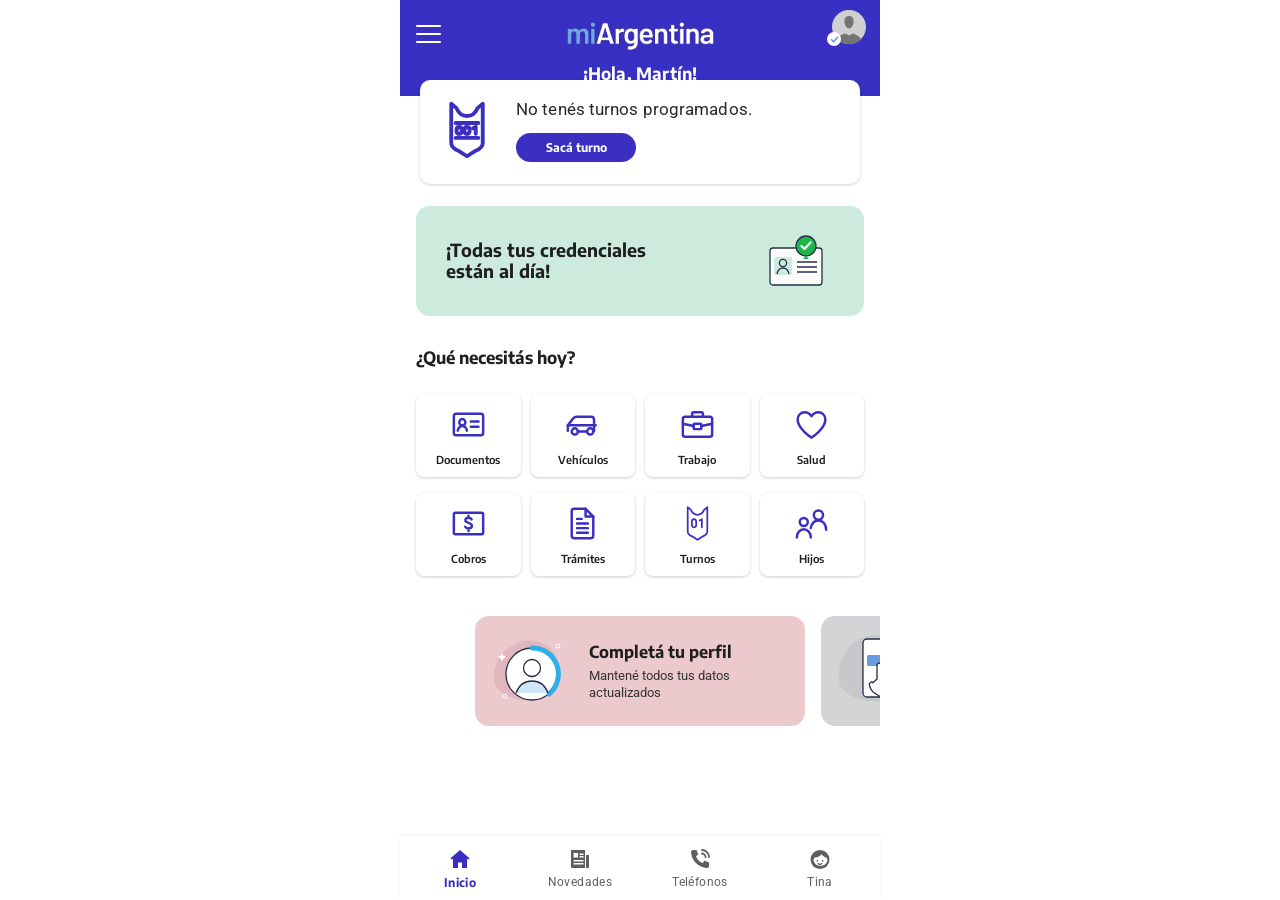
==== index.html @ 491eb17e "Update index.html" ====
<!DOCTYPE html>
<html lang="es">
<head>
<meta charset="UTF-8">
<meta name="viewport" content="width=device-width, initial-scale=1.0, viewport-fit=cover">
<meta name="theme-color" content="#3830c2">
<meta name="apple-mobile-web-app-capable" content="yes">
<meta name="mobile-web-app-capable" content="yes">
<meta name="apple-mobile-web-app-status-bar-style" content="black-translucent">
 <title>Ingresar | Mi Argentina</title>
<link rel="icon" href="res/favicon.ico">
<link rel="preconnect" href="https://fonts.googleapis.com">
<link rel="preconnect" href="https://fonts.gstatic.com" crossorigin>
<link href="https://fonts.googleapis.com/css2?family=Encode+Sans:wght@500;600;700&family=Roboto:wght@400;500&display=swap" rel="stylesheet">
<style>
  :root {
    --primary: #3a2fc1;
    --text: #1f1f1f;
    --muted: #5f5f5f;
    --bg: #ffffff;
    --green: #cdebdc;
    --pink: #ecc9cd;
    --nav-h: 64px;
  }
  * { box-sizing: border-box; margin: 0; padding: 0; }
  html, body { background: var(--bg); }
  body {
    font-family: "Encode Sans", system-ui, sans-serif;
    color: var(--text);
    max-width: 480px;
    margin: 0 auto;
    padding-bottom: calc(var(--nav-h) + 24px + env(safe-area-inset-bottom));
    overflow-x: hidden;
    -webkit-tap-highlight-color: transparent;
    -webkit-text-size-adjust: 100%;
  }
  svg.icon { fill: none; stroke: currentColor; stroke-width: 1.8; stroke-linecap: round; stroke-linejoin: round; }

  /* ---------- Header ---------- */
  .app-header {
    background: #3830c2;
    padding: env(safe-area-inset-top) 0 0;
    height: calc(96px + env(safe-area-inset-top));
    position: relative;
  }
  .app-header .bar {
    display: flex; justify-content: space-between; align-items: flex-start;
    padding: 10px 14px 0 16px;
  }
  .logo-placeholder {
    position: absolute; left: 50%; top: calc(env(safe-area-inset-top) + 22px);
    transform: translateX(-50%);
    width: min(150px, 42vw); aspect-ratio: 451 / 86; /* same proportions as a 451x86 logo */
    border: none;
    display: flex; align-items: center; justify-content: center;
    color: #fff; font-size: 12px; font-weight: 600; letter-spacing: 2px;
  }
   .greeting {
    position: absolute; left: 0; right: 0; top: calc(env(safe-area-inset-top) + 62px);
    text-align: center; color: #fff;
    font-size: 17px; font-weight: 700; letter-spacing: .2px;
  }
  .menu-btn {
    width: 40px; height: 40px; margin: 4px 0 0 -8px;
    background: none; border: none; cursor: pointer;
    display: flex; flex-direction: column; justify-content: center; align-items: center; gap: 5.5px;
  }
  .menu-btn span { display: block; width: 25px; height: 2.5px; background: #fff; border-radius: 2px; }
  .avatar { position: relative; width: 34px; height: 34px; display: block; }
  .avatar .badge {
    position: absolute; left: -5px; bottom: -2px;
    width: 14px; height: 14px; border-radius: 50%; background: #fff;
    display: flex; align-items: center; justify-content: center;
  }
  /* turnos card overlaps the bottom of the purple header */
  .app-header + main .turno-card { margin-top: -16px; position: relative; }

  /* ---------- Turnos card ---------- */
  .turno-card {
    margin: 12px 20px 0;
    background: #fff;
    border-radius: 10px;
    box-shadow: 0 1px 3px rgba(0,0,0,.18);
    padding: 16px 20px 20px 26px;
    display: flex; align-items: center; gap: 28px;
  }
  .turno-card .big-icon { width: 42px; height: 68px; color: var(--primary); stroke-width: 2.2; flex-shrink: 0; }
  .turno-card p {
    font-family: Roboto, sans-serif; font-size: 17px; font-weight: 400;
    color: #2a2a2a; margin-bottom: 14px; letter-spacing: .1px;
  }
  .btn {
    display: inline-block; width: 120px; height: 29px;
    background: var(--primary); color: #fff;
    font-family: inherit; font-weight: 700; font-size: 12px;
    border: none; border-radius: 999px; cursor: pointer;
  }

  /* ---------- Credentials banner ---------- */
  .banner {
    margin: 22px 16px 0;
    background: var(--green);
    border-radius: 14px;
    height: 110px;
    display: flex; align-items: center; justify-content: space-between;
    padding: 0 40px 0 30px;
  }
  .banner h2 { font-size: 18px; font-weight: 700; line-height: 1.15; }

  /* ---------- Quick access ---------- */
  .section-title { font-size: 17px; font-weight: 700; margin: 30px 16px 26px; }
  .grid {
    display: grid; grid-template-columns: repeat(4, 1fr);
    gap: 16px 10px; padding: 0 16px;
  }
  .tile {
    height: 83px; background: #fff; border-radius: 8px;
    box-shadow: 0 1px 3px rgba(0,0,0,.2);
    display: flex; flex-direction: column; align-items: center; justify-content: center; gap: 10px;
    text-decoration: none; color: var(--text);
    font-size: 11px; font-weight: 600;
  }
  .tile svg { width: 37px; height: 37px; color: var(--primary); stroke-width: 1.6; }

  /* ---------- Carousel ---------- */
  .carousel {
    margin-top: 40px;
    display: flex; gap: 16px;
    overflow-x: auto; scroll-snap-type: x mandatory;
    padding: 0 calc((100% - 330px) / 2);
    scrollbar-width: none;
  }
  .carousel::-webkit-scrollbar { display: none; }
  .slide {
    flex: 0 0 330px; height: 110px;
    border-radius: 14px; scroll-snap-align: center;
    display: flex; align-items: center; gap: 16px; padding: 0 16px;
  }
  .slide.pink { background: var(--pink); }
  .slide.gray { background: #d4d4d6; }
  .slide h3 { font-size: 16.5px; font-weight: 700; margin-bottom: 6px; }
  .slide p { font-family: Roboto, sans-serif; font-size: 13px; line-height: 1.3; color: #333; }

  /* ---------- Bottom nav ---------- */
  .bottom-nav {
    position: fixed; bottom: 0; left: 50%; transform: translateX(-50%);
    width: 100%; max-width: 480px;
    height: calc(var(--nav-h) + env(safe-area-inset-bottom));
    padding-bottom: env(safe-area-inset-bottom);
    z-index: 10;
    background: #fff; box-shadow: 0 -1px 3px rgba(0,0,0,.06);
    display: grid; grid-template-columns: repeat(4, 1fr);
  }
  .bottom-nav a {
    display: flex; flex-direction: column; align-items: center; justify-content: center; gap: 4px;
    text-decoration: none; color: var(--muted);
    font-family: Roboto, sans-serif; font-size: 12px; letter-spacing: .4px;
  }
  .bottom-nav a svg { width: 24px; height: 24px; }
  .bottom-nav a.active { color: var(--primary); font-family: "Encode Sans", sans-serif; font-weight: 700; }
</style>
</head>
<body>

<!-- Icon sprite -->
<svg width="0" height="0" style="position:absolute">
  <defs>
    <symbol id="i-doc-id" viewBox="0 0 24 24"><rect x="2.5" y="5" width="19" height="14" rx="1.5"/><circle cx="8" cy="10.5" r="2"/><path d="M5 16c.5-2 1.6-3 3-3s2.5 1 3 3"/><path d="M13.5 10h5M13.5 13.5h5"/></symbol>
    <symbol id="i-car" viewBox="0 0 24 24"><path d="M2.5 16v-3.5l3.5-4.5c.6-.7 1.4-1 2.3-1h9.2c1.2 0 2 .9 2 2V16"/><path d="M2.5 12.5h18"/><circle cx="7" cy="16.5" r="2"/><circle cx="17" cy="16.5" r="2"/><path d="M9 16.5h6"/></symbol>
    <symbol id="i-briefcase" viewBox="0 0 24 24"><rect x="2.5" y="7" width="19" height="13" rx="1.5"/><path d="M8.5 7V5a1 1 0 0 1 1-1h5a1 1 0 0 1 1 1v2"/><path d="M2.5 11.5 9.5 13M21.5 11.5 14.5 13"/><rect x="9.5" y="11.5" width="5" height="3.5" rx=".5"/></symbol>
    <symbol id="i-heart" viewBox="0 0 24 24"><path d="M12 20.5S3 14.8 3 8.8C3 6 5.1 4 7.6 4c1.9 0 3.4 1.1 4.4 2.6C13 5.1 14.5 4 16.4 4 18.9 4 21 6 21 8.8c0 6-9 11.7-9 11.7Z"/></symbol>
    <symbol id="i-money" viewBox="0 0 24 24"><rect x="2.5" y="5" width="19" height="14" rx="1"/><path d="M14 9.3c-.4-.7-1.1-1-2-1-1.2 0-2 .6-2 1.6 0 2.2 4.2 1.2 4.2 3.6 0 1-.9 1.7-2.2 1.7-1 0-1.8-.4-2.2-1.1M12 7v1.3M12 15.2v1.6"/></symbol>
    <symbol id="i-file" viewBox="0 0 24 24"><path d="M14 2.5H6.5a1.5 1.5 0 0 0-1.5 1.5v16a1.5 1.5 0 0 0 1.5 1.5h11A1.5 1.5 0 0 0 19 20V7.5Z"/><path d="M14 2.5v5h5"/><path d="M8.5 12h7M8.5 15h7M8.5 18h7M8.5 9h3"/></symbol>
    <symbol id="i-turno" viewBox="0 0 24 34"><path d="M3 2v22.5c0 2.3 2.2 3.5 4 4.3L12 32l5-3.2c1.8-.8 4-2 4-4.3V2l-3 2.5c-1.2 3-3.3 4.5-6 4.5S7.2 7.5 6 4.5Z"/><path d="M6.8 15.5c0-1.5.8-2.5 2-2.5s2 1 2 2.5v2.5c0 1.5-.8 2.5-2 2.5s-2-1-2-2.5ZM14 14.3l2-1.3v7.5"/></symbol>
    <symbol id="i-turno-big" viewBox="0 0 24 34"><path d="M3 2v22.5c0 2.3 2.2 3.5 4 4.3L12 32l5-3.2c1.8-.8 4-2 4-4.3V2l-3 2.5c-1.2 3-3.3 4.5-6 4.5S7.2 7.5 6 4.5Z"/><path d="M5.5 13h13M5.5 21.5h13"/><path d="M6 17.3c0-1.3.6-2 1.5-2s1.5.7 1.5 2-.6 2-1.5 2-1.5-.7-1.5-2ZM10.5 17.3c0-1.3.6-2 1.5-2s1.5.7 1.5 2-.6 2-1.5 2-1.5-.7-1.5-2ZM15.5 16l1.5-.8v4"/></symbol>
    <symbol id="i-kids" viewBox="0 0 24 24"><circle cx="7" cy="11" r="2.6"/><path d="M2.5 21c0-3 2-5.2 4.5-5.2s4.5 2.2 4.5 5.2"/><circle cx="16.5" cy="6.5" r="3"/><path d="M11.5 15c.6-3.2 2.6-5 5-5 2.8 0 5 2.4 5 6"/></symbol>
  </defs>
</svg>

<header class="app-header">
  <!-- Replace this placeholder with your own logo, e.g. <img src="logo.svg" alt="Nombre de la app" class="logo-placeholder"> -->
  <div>
    <img src="res/LogoMA.png" alt="Mi Argentina" class="logo-placeholder">
  </div>
  <p class="greeting">¡Hola, Martín!</p>
  <div class="bar">
    <button class="menu-btn" aria-label="Abrir menú"><span></span><span></span><span></span></button>
    <a href="#" class="avatar" aria-label="Mi perfil">
      <svg width="34" height="34" viewBox="0 0 34 34">
        <defs><clipPath id="av"><circle cx="17" cy="17" r="17"/></clipPath></defs>
        <circle cx="17" cy="17" r="17" fill="#cfcfcf"/>
        <g clip-path="url(#av)" fill="#747474">
          <path d="M17 6c3 0 4.6 2.2 4.6 5.2 0 3.6-1.8 7.2-4.6 7.2s-4.6-3.6-4.6-7.2C12.4 8.2 14 6 17 6Z"/>
          <path d="M3 34c1-6 5-9 10-10.5l4 2 4-2C26 25 30 28 31 34Z"/>
        </g>
      </svg>
      <span class="badge"><svg width="9" height="9" viewBox="0 0 10 10"><path d="M1.5 5.2 4 7.6 8.6 2.4" fill="none" stroke="#6aa6dc" stroke-width="1.8" stroke-linecap="round" stroke-linejoin="round"/></svg></span>
    </a>
  </div>
</header>

<main>
  <div class="turno-card">
    <svg class="icon big-icon" viewBox="0 0 24 34"><use href="#i-turno-big"/></svg>
    <div>
      <p>No tenés turnos programados.</p>
      <button class="btn">Sacá turno</button>
    </div>
  </div>

  <div class="banner">
    <h2>¡Todas tus credenciales<br>están al día!</h2>
    <svg width="56" height="52" viewBox="0 0 56 52" aria-hidden="true">
      <rect x="2" y="13" width="52" height="37" rx="3" fill="#fff" stroke="#24304a" stroke-width="1.3"/>
      <rect x="6" y="22" width="18" height="18" rx="1.5" fill="#cdebdc"/>
      <circle cx="15" cy="28" r="3.6" fill="none" stroke="#24304a" stroke-width="1.3"/>
      <path d="M9 39c.8-4 3.2-6 6-6s5.2 2 6 6" fill="none" stroke="#24304a" stroke-width="1.3"/>
      <path d="M29 27h20M29 32h20M29 37h20" stroke="#24304a" stroke-width="1.3"/>
      <circle cx="38" cy="11" r="10" fill="#1fb54a" stroke="#24304a" stroke-width="1.3"/>
      <path d="M38 21l-3 3h6Z" fill="#1fb54a"/>
      <path d="M33.5 11l3 3 6-6.5" fill="none" stroke="#fff" stroke-width="2.2" stroke-linecap="round" stroke-linejoin="round"/>
    </svg>
  </div>

  <h2 class="section-title">¿Qué necesitás hoy?</h2>
  <div class="grid">
    <a href="#" class="tile"><svg class="icon"><use href="#i-doc-id"/></svg>Documentos</a>
    <a href="#" class="tile"><svg class="icon"><use href="#i-car"/></svg>Vehículos</a>
    <a href="#" class="tile"><svg class="icon"><use href="#i-briefcase"/></svg>Trabajo</a>
    <a href="#" class="tile"><svg class="icon"><use href="#i-heart"/></svg>Salud</a>
    <a href="#" class="tile"><svg class="icon"><use href="#i-money"/></svg>Cobros</a>
    <a href="#" class="tile"><svg class="icon"><use href="#i-file"/></svg>Trámites</a>
    <a href="#" class="tile"><svg class="icon" viewBox="0 0 24 34"><use href="#i-turno"/></svg>Turnos</a>
    <a href="#" class="tile"><svg class="icon"><use href="#i-kids"/></svg>Hijos</a>
  </div>

  <div class="carousel" id="carousel">
    <div class="slide pink">
      <svg width="82" height="70" viewBox="0 0 80 70" style="flex-shrink:0" aria-hidden="true">
        <path d="M20 10c14-10 36-6 44 10s2 40-18 44S0 58 2 40 8 18 20 10Z" fill="#dcb0b6" opacity=".7"/>
        <circle cx="40" cy="38" r="26" fill="#fff" stroke="#2b2b4a" stroke-width="1.3"/>
        <path d="M40 12a26 26 0 0 1 17 46" fill="none" stroke="#2bb0ea" stroke-width="5" stroke-linecap="round"/>
        <circle cx="40" cy="32" r="8.5" fill="#fff" stroke="#2b2b4a" stroke-width="1.3"/>
        <path d="M24 57c3-8 9-12 16-12s13 4 16 12" fill="#cfe7f7" stroke="#2b2b4a" stroke-width="1.3"/>
        <path d="M10 17l1.4 2.8 2.8 1.4-2.8 1.4L10 25.4l-1.4-2.8-2.8-1.4 2.8-1.4Z" fill="#fff"/>
        <circle cx="66" cy="10" r="2" fill="none" stroke="#fff" stroke-width="1"/>
        <circle cx="13" cy="60" r="2" fill="none" stroke="#fff" stroke-width="1"/>
      </svg>
      <div>
        <h3>Completá tu perfil</h3>
        <p>Mantené todos tus datos actualizados</p>
      </div>
    </div>
    <div class="slide gray">
      <svg width="82" height="76" viewBox="0 0 82 76" style="flex-shrink:0" aria-hidden="true">
        <path d="M22 6c16-8 40-4 50 10s8 38-12 48S4 66 2 48 8 14 22 6Z" fill="#c4c4c7" opacity=".7"/>
        <rect x="26" y="6" width="32" height="58" rx="4" fill="#fff" stroke="#24304a" stroke-width="1.3"/>
        <rect x="30" y="22" width="26" height="11" rx="1.5" fill="#6b9be0"/>
        <circle cx="58" cy="28" r="5" fill="#fff" stroke="#24304a" stroke-width="1.2"/>
        <path d="M55.6 28l1.6 1.6 3-3.2" fill="none" stroke="#1fb54a" stroke-width="1.6" stroke-linecap="round" stroke-linejoin="round"/>
        <path d="M40 46V32.5a2.3 2.3 0 0 1 4.6 0V42l.2-2.6a2.2 2.2 0 0 1 4.4.3v1.3a2.1 2.1 0 0 1 4.2.2v1.6a2 2 0 0 1 4 .2v8c0 6-3 11-8 13l-3.5 1.5L36 59c-2.5-3-4-6-3.5-8.5.4-1.6 2.3-2 3.4-.8Z" fill="#fff" stroke="#24304a" stroke-width="1.3" stroke-linejoin="round"/>
        <path d="M58 52c.5 5-1 10-4 14l-6 2 5 1c4-3 6-9 5-17Z" fill="#cfe7f7"/>
      </svg>
      <div>
        <h3>Suscribí servicios</h3>
        <p>Elegí los servicios que querés ver en la aplicación</p>
      </div>
    </div>
  </div>
</main>

<nav class="bottom-nav">
  <a href="#" class="active">
    <svg viewBox="0 0 24 24"><path fill="currentColor" d="M12 3 2.5 11.3l1.3 1.5L5 11.8V21h5v-5.5h4V21h5v-9.2l1.2 1 1.3-1.5Z"/></svg>
    Inicio
  </a>
  <a href="#">
    <svg viewBox="0 0 24 24"><path fill="currentColor" d="M3 3h14v18H4a1 1 0 0 1-1-1Zm15 5h3v12a1 1 0 0 1-1 1h-2Z"/><g fill="#fff"><rect x="5.5" y="6" width="4.5" height="4.5"/><rect x="11.5" y="6.5" width="4" height="1.5"/><rect x="11.5" y="9" width="4" height="1.5"/><rect x="5.5" y="13" width="10" height="1.5"/><rect x="5.5" y="16" width="10" height="1.5"/></g></svg>
    Novedades
  </a>
  <a href="#">
    <svg viewBox="0 0 24 24"><path fill="currentColor" d="M5 3h3.5l1.8 4.5-2.3 1.7a11 11 0 0 0 6.8 6.8l1.7-2.3L21 15.5V19a2 2 0 0 1-2 2A17 17 0 0 1 3 5a2 2 0 0 1 2-2Z"/><path d="M14 3a7 7 0 0 1 7 7M14 6.5a3.5 3.5 0 0 1 3.5 3.5" fill="none" stroke="currentColor" stroke-width="1.8" stroke-linecap="round"/></svg>
    Teléfonos
  </a>
  <a href="#">
    <svg viewBox="0 0 24 24"><circle cx="12" cy="12.5" r="9.5" fill="currentColor"/><path d="M5.5 13.5c0-1 .5-2.2 1.3-3 2.8-.3 5.5-1.6 7-3.3.9 1.7 2.8 3 4.8 3.5.6.8.9 1.8.9 2.8a7.3 7.3 0 0 1-14 0Z" fill="#fff"/><circle cx="9.3" cy="13.8" r=".9" fill="currentColor"/><circle cx="14.7" cy="13.8" r=".9" fill="currentColor"/><path d="M10 16.6c1.2.9 2.8.9 4 0" fill="none" stroke="currentColor" stroke-width="1.2" stroke-linecap="round"/></svg>
    Tina
  </a>
</nav>

<script>
  // Start the carousel centered on the pink "Completá tu perfil" slide
  const c = document.getElementById('carousel');
  const s = c.children[0];
  function centerSlide() {
    const cr = c.getBoundingClientRect(), sr = s.getBoundingClientRect();
    c.scrollLeft += (sr.left - cr.left) - (cr.width - sr.width) / 2;
  }
  centerSlide();
  window.addEventListener('load', centerSlide);
  window.addEventListener('resize', centerSlide);

  // Bottom navigation: highlight the tapped tab
  document.querySelectorAll('.bottom-nav a').forEach(a => {
    a.addEventListener('click', e => {
      e.preventDefault();
      document.querySelector('.bottom-nav a.active')?.classList.remove('active');
      a.classList.add('active');
    });
  });
</script>
</body>
</html>
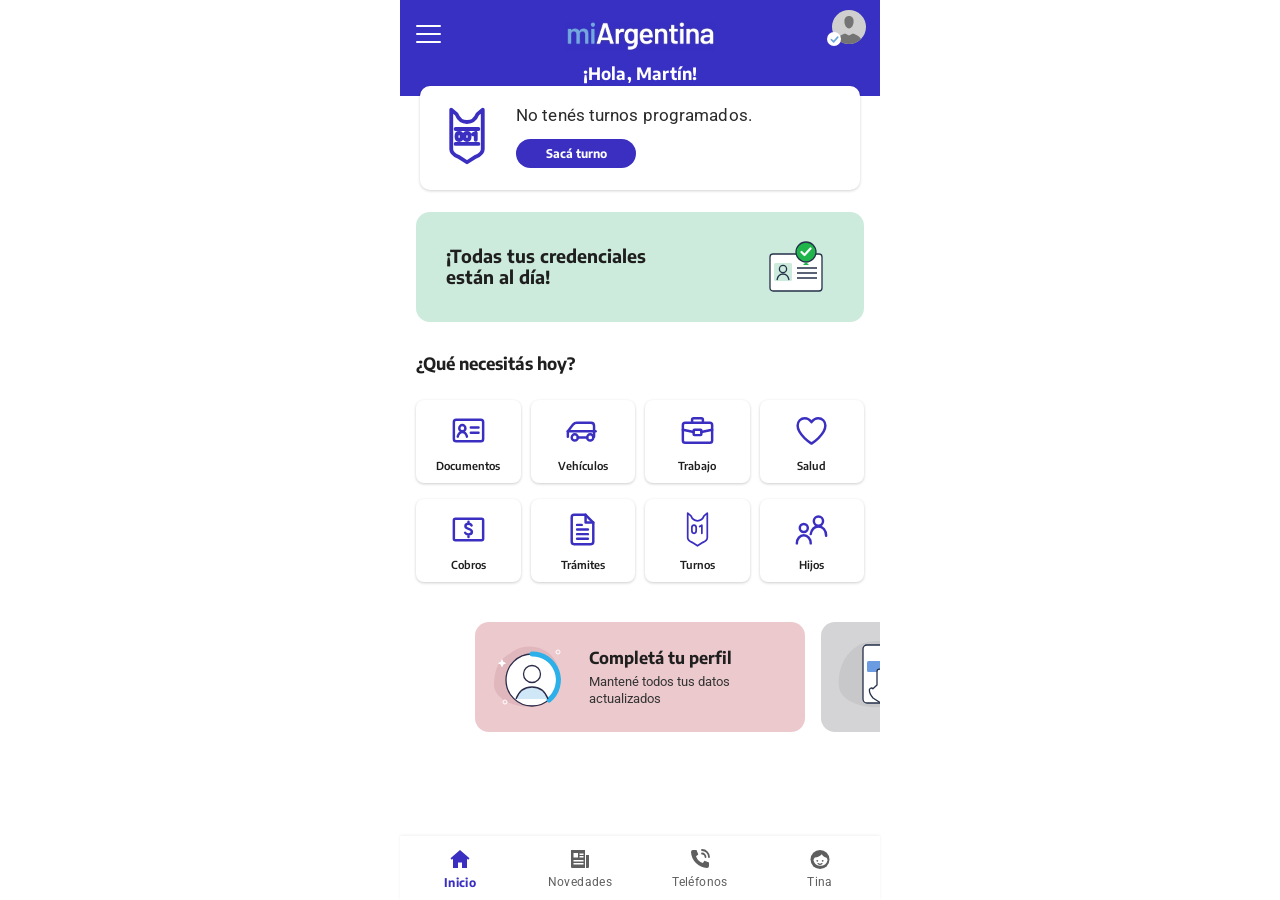
==== commit da2d9b81: "Update index.html" ====
--- a/index.html
+++ b/index.html
@@ -73,7 +73,7 @@
     display: flex; align-items: center; justify-content: center;
   }
   /* turnos card overlaps the bottom of the purple header */
-  .app-header + main .turno-card { margin-top: -16px; position: relative; }
+  .app-header + main .turno-card { margin-top: -10px; position: relative; }
 
   /* ---------- Turnos card ---------- */
   .turno-card {
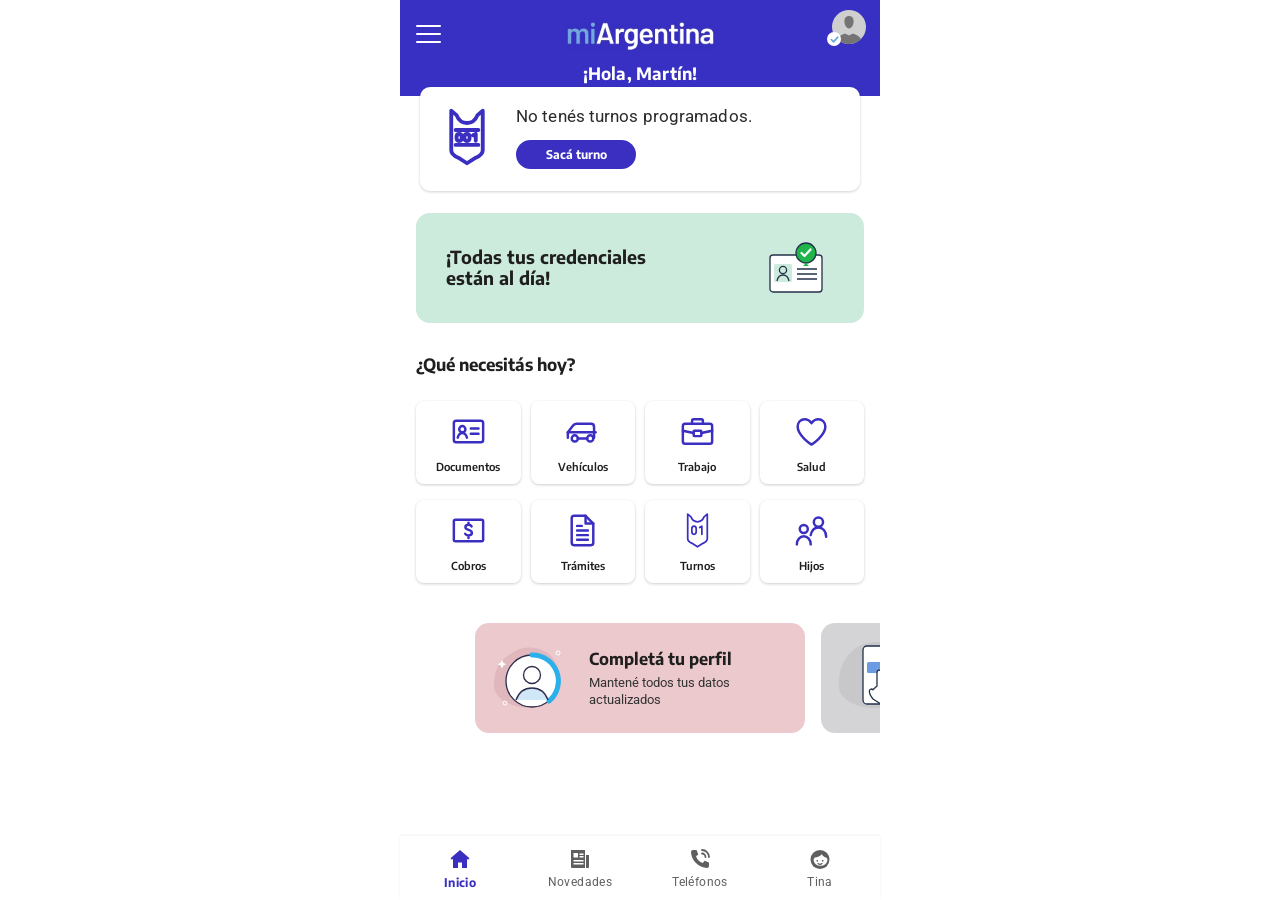
==== commit 1319b3df: "Update index.html" ====
--- a/index.html
+++ b/index.html
@@ -73,7 +73,7 @@
     display: flex; align-items: center; justify-content: center;
   }
   /* turnos card overlaps the bottom of the purple header */
-  .app-header + main .turno-card { margin-top: -10px; position: relative; }
+  .app-header + main .turno-card { margin-top: -09px; position: relative; }
 
   /* ---------- Turnos card ---------- */
   .turno-card {
@@ -224,7 +224,7 @@
 
   <h2 class="section-title">¿Qué necesitás hoy?</h2>
   <div class="grid">
-    <a href="#" class="tile"><svg class="icon"><use href="#i-doc-id"/></svg>Documentos</a>
+    <a href="dni.html" class="tile"><svg class="icon"><use href="#i-doc-id"/></svg>Documentos</a>
     <a href="#" class="tile"><svg class="icon"><use href="#i-car"/></svg>Vehículos</a>
     <a href="#" class="tile"><svg class="icon"><use href="#i-briefcase"/></svg>Trabajo</a>
     <a href="#" class="tile"><svg class="icon"><use href="#i-heart"/></svg>Salud</a>
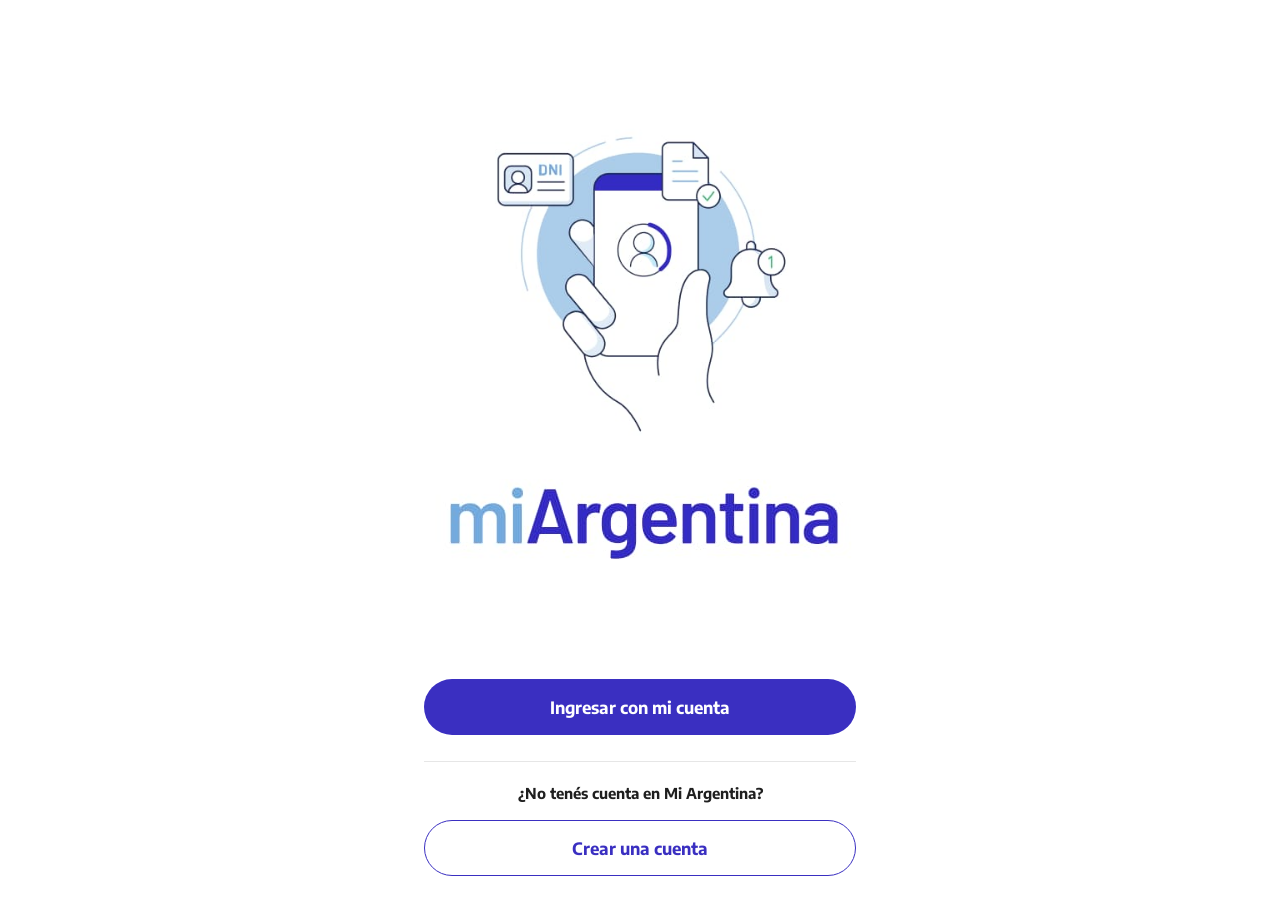
==== commit ddc74d10: "Renamed files" ====
--- a/index.html
+++ b/index.html
@@ -4,310 +4,82 @@
 <meta charset="UTF-8">
 <meta name="viewport" content="width=device-width, initial-scale=1.0, viewport-fit=cover">
 <meta name="theme-color" content="#3830c2">
+<meta name="mobile-web-app-capable" content="yes">
 <meta name="apple-mobile-web-app-capable" content="yes">
-<meta name="mobile-web-app-capable" content="yes">
 <meta name="apple-mobile-web-app-status-bar-style" content="black-translucent">
+<meta name="theme-color" content="#3a2fc1">
  <title>Ingresar | Mi Argentina</title>
 <link rel="icon" href="res/favicon.ico">
 <link rel="preconnect" href="https://fonts.googleapis.com">
 <link rel="preconnect" href="https://fonts.gstatic.com" crossorigin>
+<link rel="apple-touch-icon" href="res/favicon.ico">
 <link href="https://fonts.googleapis.com/css2?family=Encode+Sans:wght@500;600;700&family=Roboto:wght@400;500&display=swap" rel="stylesheet">
 <style>
-  :root {
-    --primary: #3a2fc1;
-    --text: #1f1f1f;
-    --muted: #5f5f5f;
-    --bg: #ffffff;
-    --green: #cdebdc;
-    --pink: #ecc9cd;
-    --nav-h: 64px;
-  }
+  :root { --primary: #3a2fc1; --text: #1f1f1f; }
   * { box-sizing: border-box; margin: 0; padding: 0; }
-  html, body { background: var(--bg); }
+  html, body { height: 100%; background: #fff; }
   body {
     font-family: "Encode Sans", system-ui, sans-serif;
     color: var(--text);
-    max-width: 480px;
-    margin: 0 auto;
-    padding-bottom: calc(var(--nav-h) + 24px + env(safe-area-inset-bottom));
-    overflow-x: hidden;
+    max-width: 480px; margin: 0 auto;
+    min-height: 100dvh;
+    display: flex; flex-direction: column;
+    padding: env(safe-area-inset-top) 24px calc(24px + env(safe-area-inset-bottom));
     -webkit-tap-highlight-color: transparent;
-    -webkit-text-size-adjust: 100%;
-  }
-  svg.icon { fill: none; stroke: currentColor; stroke-width: 1.8; stroke-linecap: round; stroke-linejoin: round; }
-
-  /* ---------- Header ---------- */
-  .app-header {
-    background: #3830c2;
-    padding: env(safe-area-inset-top) 0 0;
-    height: calc(96px + env(safe-area-inset-top));
-    position: relative;
-  }
-  .app-header .bar {
-    display: flex; justify-content: space-between; align-items: flex-start;
-    padding: 10px 14px 0 16px;
-  }
-  .logo-placeholder {
-    position: absolute; left: 50%; top: calc(env(safe-area-inset-top) + 22px);
-    transform: translateX(-50%);
-    width: min(150px, 42vw); aspect-ratio: 451 / 86; /* same proportions as a 451x86 logo */
-    border: none;
-    display: flex; align-items: center; justify-content: center;
-    color: #fff; font-size: 12px; font-weight: 600; letter-spacing: 2px;
-  }
-   .greeting {
-    position: absolute; left: 0; right: 0; top: calc(env(safe-area-inset-top) + 62px);
-    text-align: center; color: #fff;
-    font-size: 17px; font-weight: 700; letter-spacing: .2px;
-  }
-  .menu-btn {
-    width: 40px; height: 40px; margin: 4px 0 0 -8px;
-    background: none; border: none; cursor: pointer;
-    display: flex; flex-direction: column; justify-content: center; align-items: center; gap: 5.5px;
-  }
-  .menu-btn span { display: block; width: 25px; height: 2.5px; background: #fff; border-radius: 2px; }
-  .avatar { position: relative; width: 34px; height: 34px; display: block; }
-  .avatar .badge {
-    position: absolute; left: -5px; bottom: -2px;
-    width: 14px; height: 14px; border-radius: 50%; background: #fff;
-    display: flex; align-items: center; justify-content: center;
-  }
-  /* turnos card overlaps the bottom of the purple header */
-  .app-header + main .turno-card { margin-top: -09px; position: relative; }
-
-  /* ---------- Turnos card ---------- */
-  .turno-card {
-    margin: 12px 20px 0;
-    background: #fff;
-    border-radius: 10px;
-    box-shadow: 0 1px 3px rgba(0,0,0,.18);
-    padding: 16px 20px 20px 26px;
-    display: flex; align-items: center; gap: 28px;
-  }
-  .turno-card .big-icon { width: 42px; height: 68px; color: var(--primary); stroke-width: 2.2; flex-shrink: 0; }
-  .turno-card p {
-    font-family: Roboto, sans-serif; font-size: 17px; font-weight: 400;
-    color: #2a2a2a; margin-bottom: 14px; letter-spacing: .1px;
-  }
-  .btn {
-    display: inline-block; width: 120px; height: 29px;
-    background: var(--primary); color: #fff;
-    font-family: inherit; font-weight: 700; font-size: 12px;
-    border: none; border-radius: 999px; cursor: pointer;
   }
 
-  /* ---------- Credentials banner ---------- */
-  .banner {
-    margin: 22px 16px 0;
-    background: var(--green);
-    border-radius: 14px;
-    height: 110px;
-    display: flex; align-items: center; justify-content: space-between;
-    padding: 0 40px 0 30px;
+  .hero {
+    flex: 1;
+    display: flex; flex-direction: column; align-items: center; justify-content: center;
+    gap: 28px; padding: 30px 0;
   }
-  .banner h2 { font-size: 18px; font-weight: 700; line-height: 1.15; }
+  /* Placeholder for the brand/logo — replace with <img src="logo.svg" ...> */
+  .brand-placeholder {
+    width: 100%; aspect-ratio: 425 / 81;    
+    display: flex; align-items: center; justify-content: center;
+    color: #9a9a9a; font-size: 13px; font-weight: 600; letter-spacing: 2px;
+  }
+  /* Placeholder for the hand illustration — replace with <img src="hand.svg" ...> */
+  .hero-placeholder {
+    width: 100%; max-width: 300px; aspect-ratio: 360 / 399;   
+    display: flex; align-items: center; justify-content: center;
+    color: #9a9a9a; font-size: 14px; font-weight: 600; text-align: center;
+  }
 
-  /* ---------- Quick access ---------- */
-  .section-title { font-size: 17px; font-weight: 700; margin: 30px 16px 26px; }
-  .grid {
-    display: grid; grid-template-columns: repeat(4, 1fr);
-    gap: 16px 10px; padding: 0 16px;
+  .actions { display: flex; flex-direction: column; }
+  .btn {
+    display: flex; align-items: center; justify-content: center;
+    width: 100%; height: 56px; border-radius: 999px;
+    font-family: inherit; font-size: 17px; font-weight: 700; cursor: pointer;
+    text-decoration: none;
   }
-  .tile {
-    height: 83px; background: #fff; border-radius: 8px;
-    box-shadow: 0 1px 3px rgba(0,0,0,.2);
-    display: flex; flex-direction: column; align-items: center; justify-content: center; gap: 10px;
-    text-decoration: none; color: var(--text);
-    font-size: 11px; font-weight: 600;
+  .btn-primary { background: var(--primary); color: #fff; border: none; }
+  .btn-primary:active { filter: brightness(1.1); }
+
+  .divider { border: none; border-top: 1px solid #e6e6e6; margin: 26px 0 22px; }
+
+  .signup-q { text-align: center; font-size: 15px; font-weight: 700; margin-bottom: 18px; }
+  .btn-outline {
+    background: #fff; color: var(--primary);
+    border: 1.5px solid var(--primary);
   }
-  .tile svg { width: 37px; height: 37px; color: var(--primary); stroke-width: 1.6; }
-
-  /* ---------- Carousel ---------- */
-  .carousel {
-    margin-top: 40px;
-    display: flex; gap: 16px;
-    overflow-x: auto; scroll-snap-type: x mandatory;
-    padding: 0 calc((100% - 330px) / 2);
-    scrollbar-width: none;
-  }
-  .carousel::-webkit-scrollbar { display: none; }
-  .slide {
-    flex: 0 0 330px; height: 110px;
-    border-radius: 14px; scroll-snap-align: center;
-    display: flex; align-items: center; gap: 16px; padding: 0 16px;
-  }
-  .slide.pink { background: var(--pink); }
-  .slide.gray { background: #d4d4d6; }
-  .slide h3 { font-size: 16.5px; font-weight: 700; margin-bottom: 6px; }
-  .slide p { font-family: Roboto, sans-serif; font-size: 13px; line-height: 1.3; color: #333; }
-
-  /* ---------- Bottom nav ---------- */
-  .bottom-nav {
-    position: fixed; bottom: 0; left: 50%; transform: translateX(-50%);
-    width: 100%; max-width: 480px;
-    height: calc(var(--nav-h) + env(safe-area-inset-bottom));
-    padding-bottom: env(safe-area-inset-bottom);
-    z-index: 10;
-    background: #fff; box-shadow: 0 -1px 3px rgba(0,0,0,.06);
-    display: grid; grid-template-columns: repeat(4, 1fr);
-  }
-  .bottom-nav a {
-    display: flex; flex-direction: column; align-items: center; justify-content: center; gap: 4px;
-    text-decoration: none; color: var(--muted);
-    font-family: Roboto, sans-serif; font-size: 12px; letter-spacing: .4px;
-  }
-  .bottom-nav a svg { width: 24px; height: 24px; }
-  .bottom-nav a.active { color: var(--primary); font-family: "Encode Sans", sans-serif; font-weight: 700; }
+  .btn-outline:active { background: #f3f2fc; }
 </style>
 </head>
 <body>
 
-<!-- Icon sprite -->
-<svg width="0" height="0" style="position:absolute">
-  <defs>
-    <symbol id="i-doc-id" viewBox="0 0 24 24"><rect x="2.5" y="5" width="19" height="14" rx="1.5"/><circle cx="8" cy="10.5" r="2"/><path d="M5 16c.5-2 1.6-3 3-3s2.5 1 3 3"/><path d="M13.5 10h5M13.5 13.5h5"/></symbol>
-    <symbol id="i-car" viewBox="0 0 24 24"><path d="M2.5 16v-3.5l3.5-4.5c.6-.7 1.4-1 2.3-1h9.2c1.2 0 2 .9 2 2V16"/><path d="M2.5 12.5h18"/><circle cx="7" cy="16.5" r="2"/><circle cx="17" cy="16.5" r="2"/><path d="M9 16.5h6"/></symbol>
-    <symbol id="i-briefcase" viewBox="0 0 24 24"><rect x="2.5" y="7" width="19" height="13" rx="1.5"/><path d="M8.5 7V5a1 1 0 0 1 1-1h5a1 1 0 0 1 1 1v2"/><path d="M2.5 11.5 9.5 13M21.5 11.5 14.5 13"/><rect x="9.5" y="11.5" width="5" height="3.5" rx=".5"/></symbol>
-    <symbol id="i-heart" viewBox="0 0 24 24"><path d="M12 20.5S3 14.8 3 8.8C3 6 5.1 4 7.6 4c1.9 0 3.4 1.1 4.4 2.6C13 5.1 14.5 4 16.4 4 18.9 4 21 6 21 8.8c0 6-9 11.7-9 11.7Z"/></symbol>
-    <symbol id="i-money" viewBox="0 0 24 24"><rect x="2.5" y="5" width="19" height="14" rx="1"/><path d="M14 9.3c-.4-.7-1.1-1-2-1-1.2 0-2 .6-2 1.6 0 2.2 4.2 1.2 4.2 3.6 0 1-.9 1.7-2.2 1.7-1 0-1.8-.4-2.2-1.1M12 7v1.3M12 15.2v1.6"/></symbol>
-    <symbol id="i-file" viewBox="0 0 24 24"><path d="M14 2.5H6.5a1.5 1.5 0 0 0-1.5 1.5v16a1.5 1.5 0 0 0 1.5 1.5h11A1.5 1.5 0 0 0 19 20V7.5Z"/><path d="M14 2.5v5h5"/><path d="M8.5 12h7M8.5 15h7M8.5 18h7M8.5 9h3"/></symbol>
-    <symbol id="i-turno" viewBox="0 0 24 34"><path d="M3 2v22.5c0 2.3 2.2 3.5 4 4.3L12 32l5-3.2c1.8-.8 4-2 4-4.3V2l-3 2.5c-1.2 3-3.3 4.5-6 4.5S7.2 7.5 6 4.5Z"/><path d="M6.8 15.5c0-1.5.8-2.5 2-2.5s2 1 2 2.5v2.5c0 1.5-.8 2.5-2 2.5s-2-1-2-2.5ZM14 14.3l2-1.3v7.5"/></symbol>
-    <symbol id="i-turno-big" viewBox="0 0 24 34"><path d="M3 2v22.5c0 2.3 2.2 3.5 4 4.3L12 32l5-3.2c1.8-.8 4-2 4-4.3V2l-3 2.5c-1.2 3-3.3 4.5-6 4.5S7.2 7.5 6 4.5Z"/><path d="M5.5 13h13M5.5 21.5h13"/><path d="M6 17.3c0-1.3.6-2 1.5-2s1.5.7 1.5 2-.6 2-1.5 2-1.5-.7-1.5-2ZM10.5 17.3c0-1.3.6-2 1.5-2s1.5.7 1.5 2-.6 2-1.5 2-1.5-.7-1.5-2ZM15.5 16l1.5-.8v4"/></symbol>
-    <symbol id="i-kids" viewBox="0 0 24 24"><circle cx="7" cy="11" r="2.6"/><path d="M2.5 21c0-3 2-5.2 4.5-5.2s4.5 2.2 4.5 5.2"/><circle cx="16.5" cy="6.5" r="3"/><path d="M11.5 15c.6-3.2 2.6-5 5-5 2.8 0 5 2.4 5 6"/></symbol>
-  </defs>
-</svg>
-
-<header class="app-header">
-  <!-- Replace this placeholder with your own logo, e.g. <img src="logo.svg" alt="Nombre de la app" class="logo-placeholder"> -->
-  <div>
-    <img src="res/LogoMA.png" alt="Mi Argentina" class="logo-placeholder">
-  </div>
-  <p class="greeting">¡Hola, Martín!</p>
-  <div class="bar">
-    <button class="menu-btn" aria-label="Abrir menú"><span></span><span></span><span></span></button>
-    <a href="#" class="avatar" aria-label="Mi perfil">
-      <svg width="34" height="34" viewBox="0 0 34 34">
-        <defs><clipPath id="av"><circle cx="17" cy="17" r="17"/></clipPath></defs>
-        <circle cx="17" cy="17" r="17" fill="#cfcfcf"/>
-        <g clip-path="url(#av)" fill="#747474">
-          <path d="M17 6c3 0 4.6 2.2 4.6 5.2 0 3.6-1.8 7.2-4.6 7.2s-4.6-3.6-4.6-7.2C12.4 8.2 14 6 17 6Z"/>
-          <path d="M3 34c1-6 5-9 10-10.5l4 2 4-2C26 25 30 28 31 34Z"/>
-        </g>
-      </svg>
-      <span class="badge"><svg width="9" height="9" viewBox="0 0 10 10"><path d="M1.5 5.2 4 7.6 8.6 2.4" fill="none" stroke="#6aa6dc" stroke-width="1.8" stroke-linecap="round" stroke-linejoin="round"/></svg></span>
-    </a>
-  </div>
-</header>
-
-<main>
-  <div class="turno-card">
-    <svg class="icon big-icon" viewBox="0 0 24 34"><use href="#i-turno-big"/></svg>
-    <div>
-      <p>No tenés turnos programados.</p>
-      <button class="btn">Sacá turno</button>
-    </div>
+  <!-- Replace each placeholder with your own image, e.g. <img src="logo.svg" class="brand-placeholder" alt="Marca"> -->
+  <div class="hero">
+    <div><img src="res/Hand.png" class="hero-placeholder" alt="Ingresar"></div>
+    <div><img src="res/LogoMain.png" class="brand-placeholder" alt="Ingresar"></div>
   </div>
 
-  <div class="banner">
-    <h2>¡Todas tus credenciales<br>están al día!</h2>
-    <svg width="56" height="52" viewBox="0 0 56 52" aria-hidden="true">
-      <rect x="2" y="13" width="52" height="37" rx="3" fill="#fff" stroke="#24304a" stroke-width="1.3"/>
-      <rect x="6" y="22" width="18" height="18" rx="1.5" fill="#cdebdc"/>
-      <circle cx="15" cy="28" r="3.6" fill="none" stroke="#24304a" stroke-width="1.3"/>
-      <path d="M9 39c.8-4 3.2-6 6-6s5.2 2 6 6" fill="none" stroke="#24304a" stroke-width="1.3"/>
-      <path d="M29 27h20M29 32h20M29 37h20" stroke="#24304a" stroke-width="1.3"/>
-      <circle cx="38" cy="11" r="10" fill="#1fb54a" stroke="#24304a" stroke-width="1.3"/>
-      <path d="M38 21l-3 3h6Z" fill="#1fb54a"/>
-      <path d="M33.5 11l3 3 6-6.5" fill="none" stroke="#fff" stroke-width="2.2" stroke-linecap="round" stroke-linejoin="round"/>
-    </svg>
+  <div class="actions">
+    <a href="dashboard.html" class="btn btn-primary">Ingresar con mi cuenta</a>
+    <hr class="divider">
+    <p class="signup-q">¿No tenés cuenta en Mi Argentina?</p>
+    <a href="#" class="btn btn-outline">Crear una cuenta</a>
   </div>
 
-  <h2 class="section-title">¿Qué necesitás hoy?</h2>
-  <div class="grid">
-    <a href="dni.html" class="tile"><svg class="icon"><use href="#i-doc-id"/></svg>Documentos</a>
-    <a href="#" class="tile"><svg class="icon"><use href="#i-car"/></svg>Vehículos</a>
-    <a href="#" class="tile"><svg class="icon"><use href="#i-briefcase"/></svg>Trabajo</a>
-    <a href="#" class="tile"><svg class="icon"><use href="#i-heart"/></svg>Salud</a>
-    <a href="#" class="tile"><svg class="icon"><use href="#i-money"/></svg>Cobros</a>
-    <a href="#" class="tile"><svg class="icon"><use href="#i-file"/></svg>Trámites</a>
-    <a href="#" class="tile"><svg class="icon" viewBox="0 0 24 34"><use href="#i-turno"/></svg>Turnos</a>
-    <a href="#" class="tile"><svg class="icon"><use href="#i-kids"/></svg>Hijos</a>
-  </div>
-
-  <div class="carousel" id="carousel">
-    <div class="slide pink">
-      <svg width="82" height="70" viewBox="0 0 80 70" style="flex-shrink:0" aria-hidden="true">
-        <path d="M20 10c14-10 36-6 44 10s2 40-18 44S0 58 2 40 8 18 20 10Z" fill="#dcb0b6" opacity=".7"/>
-        <circle cx="40" cy="38" r="26" fill="#fff" stroke="#2b2b4a" stroke-width="1.3"/>
-        <path d="M40 12a26 26 0 0 1 17 46" fill="none" stroke="#2bb0ea" stroke-width="5" stroke-linecap="round"/>
-        <circle cx="40" cy="32" r="8.5" fill="#fff" stroke="#2b2b4a" stroke-width="1.3"/>
-        <path d="M24 57c3-8 9-12 16-12s13 4 16 12" fill="#cfe7f7" stroke="#2b2b4a" stroke-width="1.3"/>
-        <path d="M10 17l1.4 2.8 2.8 1.4-2.8 1.4L10 25.4l-1.4-2.8-2.8-1.4 2.8-1.4Z" fill="#fff"/>
-        <circle cx="66" cy="10" r="2" fill="none" stroke="#fff" stroke-width="1"/>
-        <circle cx="13" cy="60" r="2" fill="none" stroke="#fff" stroke-width="1"/>
-      </svg>
-      <div>
-        <h3>Completá tu perfil</h3>
-        <p>Mantené todos tus datos actualizados</p>
-      </div>
-    </div>
-    <div class="slide gray">
-      <svg width="82" height="76" viewBox="0 0 82 76" style="flex-shrink:0" aria-hidden="true">
-        <path d="M22 6c16-8 40-4 50 10s8 38-12 48S4 66 2 48 8 14 22 6Z" fill="#c4c4c7" opacity=".7"/>
-        <rect x="26" y="6" width="32" height="58" rx="4" fill="#fff" stroke="#24304a" stroke-width="1.3"/>
-        <rect x="30" y="22" width="26" height="11" rx="1.5" fill="#6b9be0"/>
-        <circle cx="58" cy="28" r="5" fill="#fff" stroke="#24304a" stroke-width="1.2"/>
-        <path d="M55.6 28l1.6 1.6 3-3.2" fill="none" stroke="#1fb54a" stroke-width="1.6" stroke-linecap="round" stroke-linejoin="round"/>
-        <path d="M40 46V32.5a2.3 2.3 0 0 1 4.6 0V42l.2-2.6a2.2 2.2 0 0 1 4.4.3v1.3a2.1 2.1 0 0 1 4.2.2v1.6a2 2 0 0 1 4 .2v8c0 6-3 11-8 13l-3.5 1.5L36 59c-2.5-3-4-6-3.5-8.5.4-1.6 2.3-2 3.4-.8Z" fill="#fff" stroke="#24304a" stroke-width="1.3" stroke-linejoin="round"/>
-        <path d="M58 52c.5 5-1 10-4 14l-6 2 5 1c4-3 6-9 5-17Z" fill="#cfe7f7"/>
-      </svg>
-      <div>
-        <h3>Suscribí servicios</h3>
-        <p>Elegí los servicios que querés ver en la aplicación</p>
-      </div>
-    </div>
-  </div>
-</main>
-
-<nav class="bottom-nav">
-  <a href="#" class="active">
-    <svg viewBox="0 0 24 24"><path fill="currentColor" d="M12 3 2.5 11.3l1.3 1.5L5 11.8V21h5v-5.5h4V21h5v-9.2l1.2 1 1.3-1.5Z"/></svg>
-    Inicio
-  </a>
-  <a href="#">
-    <svg viewBox="0 0 24 24"><path fill="currentColor" d="M3 3h14v18H4a1 1 0 0 1-1-1Zm15 5h3v12a1 1 0 0 1-1 1h-2Z"/><g fill="#fff"><rect x="5.5" y="6" width="4.5" height="4.5"/><rect x="11.5" y="6.5" width="4" height="1.5"/><rect x="11.5" y="9" width="4" height="1.5"/><rect x="5.5" y="13" width="10" height="1.5"/><rect x="5.5" y="16" width="10" height="1.5"/></g></svg>
-    Novedades
-  </a>
-  <a href="#">
-    <svg viewBox="0 0 24 24"><path fill="currentColor" d="M5 3h3.5l1.8 4.5-2.3 1.7a11 11 0 0 0 6.8 6.8l1.7-2.3L21 15.5V19a2 2 0 0 1-2 2A17 17 0 0 1 3 5a2 2 0 0 1 2-2Z"/><path d="M14 3a7 7 0 0 1 7 7M14 6.5a3.5 3.5 0 0 1 3.5 3.5" fill="none" stroke="currentColor" stroke-width="1.8" stroke-linecap="round"/></svg>
-    Teléfonos
-  </a>
-  <a href="#">
-    <svg viewBox="0 0 24 24"><circle cx="12" cy="12.5" r="9.5" fill="currentColor"/><path d="M5.5 13.5c0-1 .5-2.2 1.3-3 2.8-.3 5.5-1.6 7-3.3.9 1.7 2.8 3 4.8 3.5.6.8.9 1.8.9 2.8a7.3 7.3 0 0 1-14 0Z" fill="#fff"/><circle cx="9.3" cy="13.8" r=".9" fill="currentColor"/><circle cx="14.7" cy="13.8" r=".9" fill="currentColor"/><path d="M10 16.6c1.2.9 2.8.9 4 0" fill="none" stroke="currentColor" stroke-width="1.2" stroke-linecap="round"/></svg>
-    Tina
-  </a>
-</nav>
-
-<script>
-  // Start the carousel centered on the pink "Completá tu perfil" slide
-  const c = document.getElementById('carousel');
-  const s = c.children[0];
-  function centerSlide() {
-    const cr = c.getBoundingClientRect(), sr = s.getBoundingClientRect();
-    c.scrollLeft += (sr.left - cr.left) - (cr.width - sr.width) / 2;
-  }
-  centerSlide();
-  window.addEventListener('load', centerSlide);
-  window.addEventListener('resize', centerSlide);
-
-  // Bottom navigation: highlight the tapped tab
-  document.querySelectorAll('.bottom-nav a').forEach(a => {
-    a.addEventListener('click', e => {
-      e.preventDefault();
-      document.querySelector('.bottom-nav a.active')?.classList.remove('active');
-      a.classList.add('active');
-    });
-  });
-</script>
 </body>
 </html>
